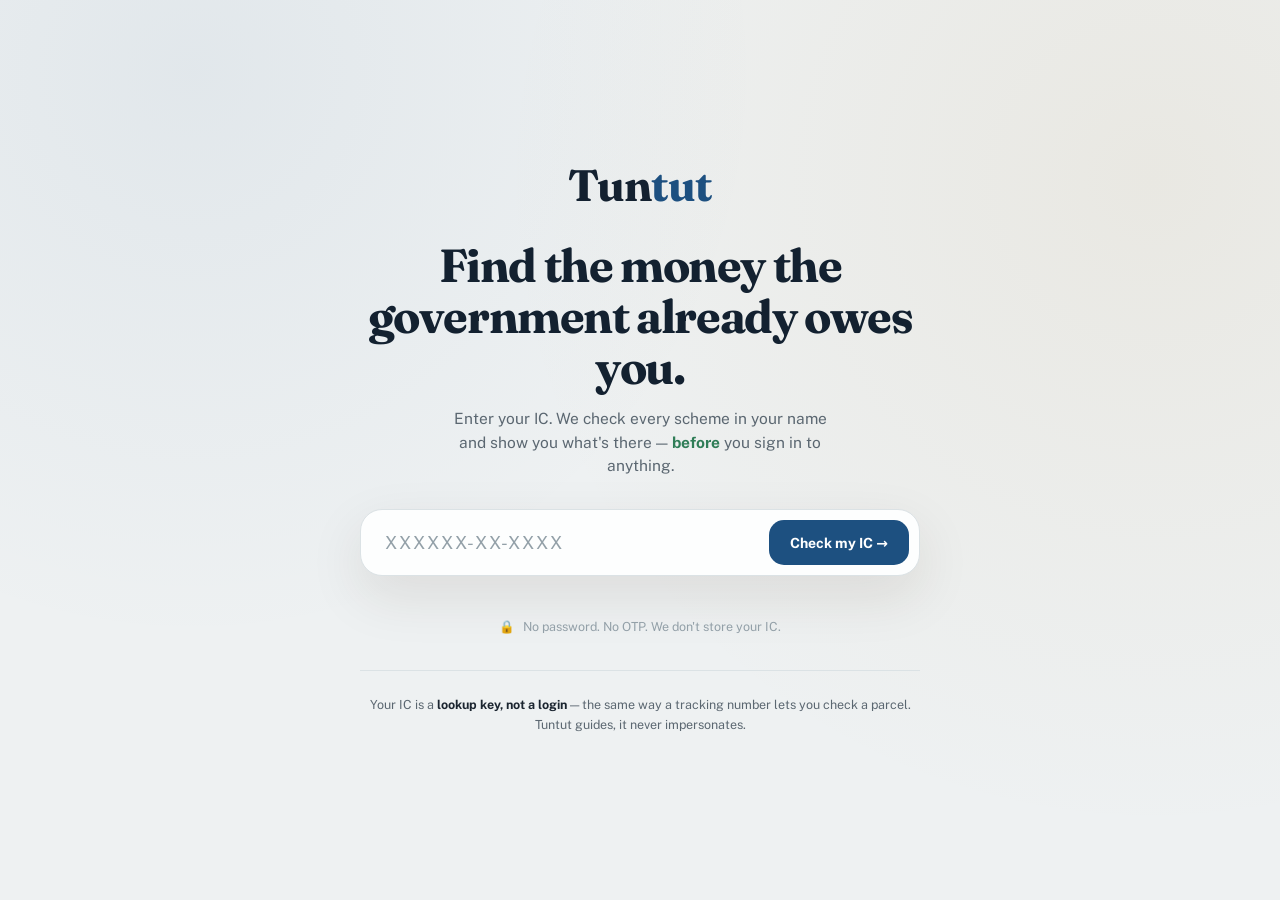
==== app/index.html @ fcdc1b23 "feat: basic" ====
<!DOCTYPE html>
<html lang="en">
<head>
<meta charset="utf-8">
<meta name="viewport" content="width=device-width, initial-scale=1">
<title>Tuntut — find money the government owes you</title>
<link rel="preconnect" href="https://fonts.googleapis.com">
<link rel="preconnect" href="https://fonts.gstatic.com" crossorigin>
<link href="https://fonts.googleapis.com/css2?family=Fraunces:opsz,wght@9..144,400;9..144,500;9..144,600;9..144,700&family=Public+Sans:wght@400;500;600;700&display=swap" rel="stylesheet">
<link rel="stylesheet" href="assets/theme.css">
<link rel="stylesheet" href="assets/entry.css">
</head>
<body>

<noscript>
  <div style="max-width:560px;margin:14vh auto;padding:22px;text-align:center;font-family:system-ui">
    <h1>Tuntut needs JavaScript</h1>
    <p>This prototype renders every screen from a local data file in your browser. Please enable JavaScript.</p>
  </div>
</noscript>

<main class="entry" id="entry">
  <div class="entry-inner">

    <!-- idle: the ask -->
    <div class="idle">
      <span class="wordmark">Tun<b>tut</b></span>
      <h1>Find the money the government already owes you.</h1>
      <p class="lede">Enter your IC. We check every scheme in your name and show you what's there — <b>before</b> you sign in to anything.</p>

      <form class="field" id="ic-form" autocomplete="off" novalidate>
        <!-- Placeholder shows the SHAPE of an IC, never digits: a real-looking
             number is someone's real number, and it invites people to type it back. -->
        <input id="ic" name="ic" inputmode="numeric" placeholder="XXXXXX-XX-XXXX"
               aria-label="Your IC number" maxlength="14">
        <button class="btn btn-primary" type="submit">Check my IC →</button>
      </form>
      <p class="err" id="err" role="alert"></p>

      <p class="field-note"><span>🔒</span> No password. No OTP. We don't store your IC.</p>

      <p class="trust">
        Your IC is a <b>lookup key, not a login</b> — the same way a tracking number lets you check a parcel.
        Tuntut guides, it never impersonates.
      </p>
    </div>

    <!-- busy: the 2s check -->
    <div class="loading" id="loading">
      <div class="spinner"></div>
      <h1>Checking your schemes…</h1>
      <p class="lede">Reading what's public. This takes a moment.</p>
      <ul class="ticks" id="ticks"></ul>
    </div>

  </div>
</main>

<script src="data/tuntut-data.js" defer></script>
<script src="assets/app.js" defer></script>
<script src="assets/landing.js" defer></script>
</body>
</html>
---- app/assets/theme.css ----
/* ============================================================
   TUNTUT — design system
   "Paper Premium" · Prussian Blue. Tokens + components shared by
   every page. Page-specific layout lives in entry/story/dashboard.css.
   Alternate palettes are archived in info/design-explorations/ —
   token names match, so a palette swap is a copy into :root below.
   ============================================================ */
:root{
  /* type */
  --display:"Fraunces",Georgia,serif;          /* Google Fonts; falls back to Georgia offline */
  --body:"Public Sans",-apple-system,BlinkMacSystemFont,system-ui,sans-serif;
  --num:"Public Sans",system-ui,sans-serif;
  --num-hero:"Fraunces",Georgia,serif;

  /* shape */
  --radius:22px; --radius-sm:15px;
  --shadow:0 20px 54px rgba(60,42,20,.10);
  --shadow-sm:0 8px 22px rgba(60,42,20,.06);
  --lift:-6px; --hairline:1px;
  --tag-weight:600; --eyebrow-ls:.22em;

  /* palette — Prussian Blue */
  --bg:#eef1f2; --paper:#fdfefe; --sunk:#e8edee;
  --ink:#1b2530; --head:#132130; --muted:#5b6771; --faint:#93a0a8;
  --line:#dbe2e5; --line-2:#e7ecee;
  --accent:#1d5080; --accent-ink:#fff;
  --gold:#b0812e; --gold-soft:#f4edd8;        /* the "money" cue · status: warn */
  --pos:#2f7d57; --pos-soft:#e2efe7;          /* status: good */
  --bad:#b3261e; --bad-soft:#fbe9e7;          /* status: bad */
  --info:#1d5080;

  /* Text-safe variants. The base hues above are decorative (bars, borders,
     the gold money cue) and are too light to carry text: white on --gold is
     only 3.45:1 and --gold on --gold-soft just 2.98:1 — both fail WCAG AA.
     Our audience is elderly, who lose contrast sensitivity first, so anything
     carrying a WORD uses these instead. All measured ≥4.5:1. */
  --gold-deep:#7d5a1c;   /* white on it 6.20:1 · on --gold-soft 5.36:1 */
  --pos-deep:#26694a;    /* white on it 6.49:1 · on --pos-soft  5.54:1 */
  --bad-deep:#b3261e;    /* white on it 6.47:1 · on --bad-soft  5.58:1 — already passes */
}

*{box-sizing:border-box}
html,body{margin:0}
body{
  background:var(--bg);
  background-image:
    radial-gradient(circle at 15% 8%, color-mix(in srgb, var(--accent) 6%, transparent), transparent 42%),
    radial-gradient(circle at 90% 20%, color-mix(in srgb, var(--gold) 8%, transparent), transparent 48%);
  background-attachment:fixed;
  color:var(--ink); font-family:var(--body);
  font-size:15.5px; line-height:1.5; -webkit-font-smoothing:antialiased;
}
.num{font-family:var(--num); font-variant-numeric:tabular-nums; letter-spacing:-.01em}
.wrap{max-width:1080px; margin:0 auto; padding:clamp(20px,4vw,40px) clamp(16px,4vw,44px)}

/* ---- topbar ---- */
.topbar{
  position:sticky; top:0; z-index:20;
  display:flex; align-items:center; gap:18px; flex-wrap:wrap;
  padding:14px clamp(16px,4vw,44px);
  background:color-mix(in srgb, var(--bg) 88%, transparent);
  backdrop-filter:blur(12px); border-bottom:var(--hairline) solid var(--line);
}
.wordmark{font-family:var(--display); font-weight:700; font-size:26px; letter-spacing:-.02em; color:var(--head); text-decoration:none}
.wordmark b{color:var(--accent); font-weight:700}
.chip{display:inline-flex; align-items:center; gap:7px; padding:6px 11px; border:var(--hairline) solid var(--line);
  border-radius:99px; background:var(--paper); font-size:12.5px; color:var(--muted)}
.chip .num{color:var(--ink); font-size:12.5px}
.dot{width:7px; height:7px; border-radius:50%; background:var(--pos); flex:0 0 auto}
.spacer{margin-left:auto}

/* ---- buttons ---- */
.btn{font-family:var(--body); font-size:14px; font-weight:700; cursor:pointer; padding:12px 20px;
  border-radius:var(--radius-sm); border:var(--hairline) solid transparent; transition:.18s;
  text-decoration:none; display:inline-flex; align-items:center; justify-content:center; gap:8px}
.btn-primary{background:var(--accent); color:var(--accent-ink)}
.btn-primary:hover{filter:brightness(1.06); transform:translateY(-1px)}
.btn-ghost{background:transparent; color:var(--ink); border-color:var(--line)}
.btn-ghost:hover{background:var(--sunk)}
.btn-sm{padding:8px 14px; font-size:13px}
.btn:disabled{opacity:.5; cursor:not-allowed; transform:none}

/* ---- eyebrow ---- */
.eyebrow{font-family:var(--body); font-size:11px; font-weight:700; letter-spacing:var(--eyebrow-ls);
  text-transform:uppercase; color:var(--accent); display:flex; align-items:center; gap:12px; margin:0 0 14px}
.eyebrow::after{content:""; flex:1; height:1px; background:var(--line)}

/* ---- card ---- */
.card{background:var(--paper); border:var(--hairline) solid var(--line); border-radius:var(--radius);
  padding:20px; box-shadow:var(--shadow-sm); transition:transform .2s, box-shadow .2s; display:flex; flex-direction:column}
.card:hover{transform:translateY(var(--lift)); box-shadow:var(--shadow)}
.card .ct{display:flex; align-items:flex-start; justify-content:space-between; gap:10px; margin-bottom:12px}
.card h3{font-family:var(--display); font-size:18px; font-weight:700; margin:0; color:var(--head); line-height:1.15}
.card .desc{color:var(--muted); font-size:13px; margin:0 0 14px}
.card .figure{font-family:var(--num); font-variant-numeric:tabular-nums; font-size:30px; font-weight:700; letter-spacing:-.02em; color:var(--ink); line-height:1; margin-bottom:4px}
.card .figure small{font-size:.42em; font-weight:600; color:var(--muted); letter-spacing:0}
.card .figure.pos{color:var(--pos)}
.card .figure.bad{color:var(--bad)}
.card .caption{font-size:12px; color:var(--faint); margin:0 0 16px}
/* the quiet cash translation under a non-ringgit figure (e.g. litres of fuel) */
.card .note{font-size:12px; font-weight:600; color:var(--gold-deep); margin:-10px 0 16px}
.card .foot{margin-top:auto; display:flex; align-items:center; gap:10px; padding-top:14px; border-top:var(--hairline) solid var(--line-2)}
.card .foot a{color:var(--accent); font-weight:600; font-size:13px; text-decoration:none}
.card .foot a:hover{text-decoration:underline}
.card .src{margin-left:auto; font-size:11px; color:var(--faint)}

/* ---- status: glyph + colour + plain words ----
   Colour NEVER carries meaning alone. The audience is B40 + elderly:
   red/green is the worst pair for colour-blindness, and older eyes lose
   contrast and colour discrimination. Every status must survive greyscale
   — the glyph and the word do the work, colour only reinforces.
   Shapes are deliberately distinct: ✓ tick / ! bang / ✗ cross. */
.tag{font-family:var(--body); font-size:11px; font-weight:700; letter-spacing:.04em;
  padding:4px 10px 4px 4px; border-radius:99px; display:inline-flex; align-items:center; gap:6px; white-space:nowrap}
.tag.good{color:var(--pos-deep); background:var(--pos-soft)}
.tag.warn{color:var(--gold-deep); background:var(--gold-soft)}
.tag.bad {color:var(--bad-deep); background:var(--bad-soft)}

/* the glyph itself — a filled disc carrying the mark */
.glyph{display:inline-grid; place-items:center; border-radius:50%; flex:0 0 auto;
  background:currentColor; line-height:1; font-weight:900}
.glyph::before{color:var(--paper)}
.glyph.good::before{content:"✓"}
.glyph.warn::before{content:"!"}
.glyph.bad::before {content:"✕"}

/* small — inside tags */
.glyph.sm{width:17px; height:17px; font-size:10px}

/* medium — the split rows */
.glyph.md{width:30px; height:30px; font-size:17px}

/* large — the carousel band. Sized to read across a room. */
.glyph.lg{width:64px; height:64px; font-size:34px; background:var(--paper)}
.glyph.lg.good::before{color:var(--pos-deep)}
.glyph.lg.warn::before{color:var(--gold-deep)}
.glyph.lg.bad::before {color:var(--bad-deep)}

/* ---- the split: tap-money vs apply-money ----
   One total answers "how much"; this answers "what do I do", which is the
   question that actually matters. Same status vocabulary as .tag — the row
   colour feeds the glyph via currentColor, and the words carry the meaning. */
.split{display:flex; flex-direction:column; width:100%; text-align:left}
.split .row{display:flex; align-items:center; gap:13px; padding:13px 0;
  border-bottom:var(--hairline) solid var(--line-2)}
.split .row:last-child{border-bottom:0}
.split .row.good{color:var(--pos-deep)}
.split .row.warn{color:var(--gold-deep)}
.split .txt{font-size:12.5px; color:var(--muted); line-height:1.45}
.split .txt b{color:var(--ink); font-weight:700}
.split .amt{display:block; font-family:var(--num-hero); font-size:26px; font-weight:700;
  letter-spacing:-.02em; line-height:1.1; color:var(--head); font-variant-numeric:tabular-nums}

/* ---- prototype disclaimer ---- */
.mock{margin:0 0 20px; padding:11px 14px; border-radius:var(--radius-sm);
  background:var(--gold-soft); border:var(--hairline) solid color-mix(in srgb,var(--gold) 30%, transparent);
  font-size:12.5px; color:var(--ink); text-align:left}

/* ---- spinner (the landing check + the sign-up modal) ---- */
.spinner{width:34px; height:34px; margin:0 auto 20px; border-radius:50%;
  border:3px solid var(--line); border-top-color:var(--accent); animation:spin .8s linear infinite}
@keyframes spin{to{transform:rotate(360deg)}}

/* ---- bars ---- */
.bar{height:7px; border-radius:99px; background:var(--sunk); overflow:hidden; margin:2px 0 6px}
.bar > i{display:block; height:100%; border-radius:99px; background:var(--pos)}
.bar.warn > i{background:var(--gold)}
.barlbl{display:flex; justify-content:space-between; font-size:11.5px; color:var(--faint); margin-bottom:10px}

/* ---- guardrail ---- */
.guard{margin-top:clamp(30px,5vw,48px); padding:22px 24px; border-radius:var(--radius); background:var(--sunk);
  border:var(--hairline) dashed var(--line); display:flex; gap:14px; align-items:flex-start; color:var(--muted); font-size:13px}
.guard b{color:var(--ink)}
.guard .shield{font-size:20px; line-height:1}
.foot-note{text-align:center; color:var(--faint); font-size:11.5px; margin-top:26px}

/* ---- motion ---- */
@keyframes rise{from{opacity:0; transform:translateY(14px)} to{opacity:1; transform:none}}
.anim{animation:rise .6s cubic-bezier(.2,.7,.3,1) both}
@media (prefers-reduced-motion:reduce){
  *,*::before,*::after{animation-duration:.01ms !important; animation-iteration-count:1 !important; transition-duration:.01ms !important}
}

@media (max-width:560px){ .hide-sm{display:none} }
---- app/assets/entry.css ----
/* Landing + no-results — centred, single-column "entry" screens.
   Sign-up is no longer a page: it's a modal on the last carousel slide. */

.entry{min-height:100vh; display:flex; flex-direction:column; align-items:center; justify-content:center;
  padding:clamp(24px,6vw,56px) clamp(16px,4vw,24px); text-align:center}
.entry-inner{width:100%; max-width:560px}
.entry .wordmark{font-size:clamp(34px,6vw,44px); display:inline-block; margin-bottom:22px}

.entry h1{font-family:var(--display); font-weight:700; color:var(--head); letter-spacing:-.03em;
  font-size:clamp(1.9rem,4.6vw,2.9rem); line-height:1.1; margin:0 0 14px}
.entry .lede{color:var(--muted); margin:0 auto 32px; max-width:44ch}
.entry .lede b{color:var(--pos); font-weight:700}

/* ---- the IC field ---- */
.field{display:flex; gap:10px; align-items:stretch; background:var(--paper);
  border:var(--hairline) solid var(--line); border-radius:var(--radius); padding:10px;
  box-shadow:var(--shadow); text-align:left}
.field input{flex:1; min-width:0; border:0; outline:0; background:transparent; color:var(--ink);
  font-family:var(--num); font-variant-numeric:tabular-nums; font-size:clamp(15px,2.4vw,18px);
  letter-spacing:.06em; padding:12px 14px}
.field input::placeholder{color:var(--faint); letter-spacing:.06em}
.field:focus-within{border-color:var(--accent); box-shadow:0 0 0 4px color-mix(in srgb,var(--accent) 12%, transparent), var(--shadow)}
.field .btn{flex:0 0 auto}

.field-note{display:flex; align-items:center; justify-content:center; gap:8px;
  margin:14px 0 0; font-size:12.5px; color:var(--faint)}
.err{margin:12px 0 0; font-size:13px; font-weight:600; color:var(--accent); min-height:1.2em}

.trust{margin-top:34px; padding-top:24px; border-top:var(--hairline) solid var(--line);
  font-size:12.5px; color:var(--muted); line-height:1.6}
.trust b{color:var(--ink)}

/* ---- loading state ---- */
.loading{display:none}
.loading.on{display:block; animation:rise .4s ease both}
.entry.busy .idle{display:none}

.ticks{list-style:none; margin:22px auto 0; padding:0; max-width:330px; text-align:left}
.ticks li{display:flex; align-items:center; gap:11px; padding:9px 0; font-size:14px;
  color:var(--faint); border-bottom:var(--hairline) solid var(--line-2); opacity:.45; transition:.3s}
.ticks li:last-child{border-bottom:0}
.ticks li::before{content:"○"; color:var(--faint); font-size:13px; width:14px}
.ticks li.done{opacity:1; color:var(--ink)}
.ticks li.done::before{content:"✓"; color:var(--pos); font-weight:700}
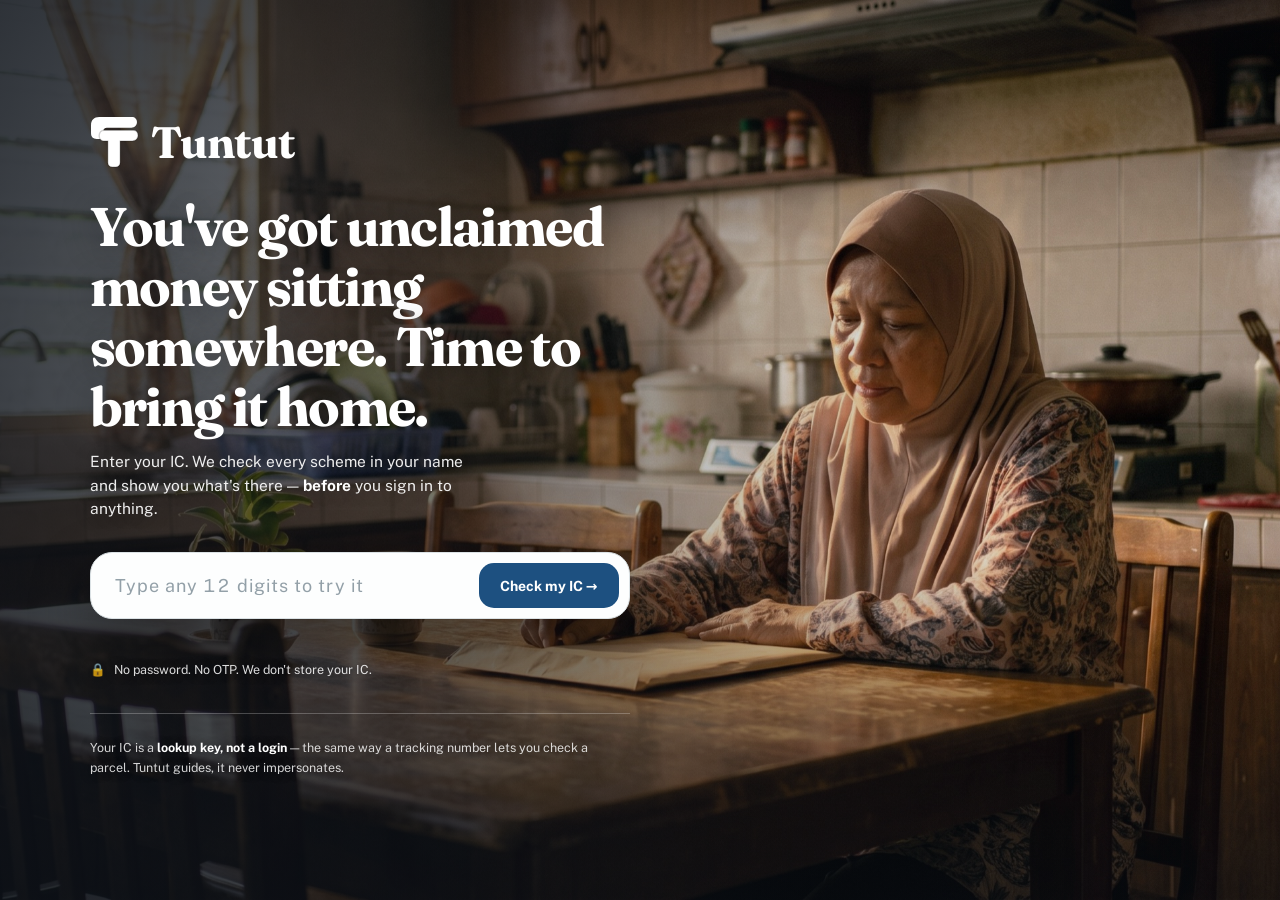
==== commit a809b157: "feat: hero page chore: removed media" ====
--- a/app/index.html
+++ b/app/index.html
@@ -4,6 +4,7 @@
 <meta charset="utf-8">
 <meta name="viewport" content="width=device-width, initial-scale=1">
 <title>Tuntut — find money the government owes you</title>
+<link rel="icon" type="image/svg+xml" href="assets/favicon.svg">
 <link rel="preconnect" href="https://fonts.googleapis.com">
 <link rel="preconnect" href="https://fonts.gstatic.com" crossorigin>
 <link href="https://fonts.googleapis.com/css2?family=Fraunces:opsz,wght@9..144,400;9..144,500;9..144,600;9..144,700&family=Public+Sans:wght@400;500;600;700&display=swap" rel="stylesheet">
@@ -19,20 +20,25 @@
   </div>
 </noscript>
 
-<main class="entry" id="entry">
+<main class="entry entry--hero" id="entry">
+  <!-- Full-bleed hero photograph + scrim; all copy sits on top. -->
+  <div class="entry-photo" role="img" aria-label="A woman at her kitchen table opening a letter"></div>
+  <div class="entry-scrim"></div>
+
   <div class="entry-inner">
 
     <!-- idle: the ask -->
     <div class="idle">
-      <span class="wordmark">Tun<b>tut</b></span>
-      <h1>Find the money the government already owes you.</h1>
+      <span class="brand"><img class="brand-mark" src="assets/logo-white.svg" alt=""><span class="wordmark">Tun<b>tut</b></span></span>
+      <h1>You've got unclaimed money sitting somewhere. Time to bring it home.</h1>
       <p class="lede">Enter your IC. We check every scheme in your name and show you what's there — <b>before</b> you sign in to anything.</p>
 
       <form class="field" id="ic-form" autocomplete="off" novalidate>
-        <!-- Placeholder shows the SHAPE of an IC, never digits: a real-looking
-             number is someone's real number, and it invites people to type it back. -->
-        <input id="ic" name="ic" inputmode="numeric" placeholder="XXXXXX-XX-XXXX"
-               aria-label="Your IC number" maxlength="14">
+        <!-- Prototype hint, not a real IC shape: telling testers "any 12 digits"
+             invites no one to type a real number, and keeps the demo frictionless. -->
+        <input id="ic" name="ic" inputmode="numeric" placeholder="Type any 12 digits to try it"
+               aria-label="Your IC number" maxlength="14"
+               spellcheck="false" autocorrect="off" autocapitalize="off">
         <button class="btn btn-primary" type="submit">Check my IC →</button>
       </form>
       <p class="err" id="err" role="alert"></p>
--- a/app/assets/theme.css
+++ b/app/assets/theme.css
@@ -63,6 +63,13 @@
 }
 .wordmark{font-family:var(--display); font-weight:700; font-size:26px; letter-spacing:-.02em; color:var(--head); text-decoration:none}
 .wordmark b{color:var(--accent); font-weight:700}
+
+/* brand lockup: the Forward-Claim mark + the wordmark, side by side. Used in the
+   topbar and on the entry screens. The mark is decorative (alt=""): the wordmark
+   already spells "Tuntut", so the mark must not repeat it to a screen reader. */
+.brand{display:inline-flex; align-items:center; gap:10px; text-decoration:none}
+.brand-mark{width:auto; display:block; flex:0 0 auto}
+.topbar .brand-mark{height:30px}
 .chip{display:inline-flex; align-items:center; gap:7px; padding:6px 11px; border:var(--hairline) solid var(--line);
   border-radius:99px; background:var(--paper); font-size:12.5px; color:var(--muted)}
 .chip .num{color:var(--ink); font-size:12.5px}
@@ -174,6 +181,23 @@
 .guard .shield{font-size:20px; line-height:1}
 .foot-note{text-align:center; color:var(--faint); font-size:11.5px; margin-top:26px}
 
+/* ---- "not ready yet" overlay ----
+   A native <dialog>, built by app.js and shared across every page: focus trap,
+   Esc, top layer and backdrop all come free. The backdrop blur is stronger than
+   the sign-up sheet's on purpose — the ask was to soften the whole page. */
+.notready{width:400px; max-width:calc(100vw - 32px); padding:0; border:0; background:transparent}
+.notready::backdrop{background:color-mix(in srgb,var(--head) 45%, transparent); backdrop-filter:blur(6px)}
+.notready[open]{animation:rise .3s cubic-bezier(.2,.7,.3,1) both}
+/* Left-aligned to match the sign-up sheet: a full sentence reads better ranged
+   left than centred, where the ragged wrap looks off. */
+.notready-inner{background:var(--paper); border:var(--hairline) solid var(--line);
+  border-radius:var(--radius); box-shadow:var(--shadow); padding:clamp(24px,4vw,32px); text-align:left}
+.notready-inner h2{font-family:var(--display); font-weight:700; color:var(--head); letter-spacing:-.02em;
+  font-size:1.4rem; line-height:1.15; margin:0 0 8px}
+.notready-inner p{margin:0 0 20px; color:var(--muted); font-size:13.5px}
+.notready-inner .btn-primary{width:100%}
+.notready-emoji{font-size:44px; line-height:1; margin:0 0 6px}
+
 /* ---- motion ---- */
 @keyframes rise{from{opacity:0; transform:translateY(14px)} to{opacity:1; transform:none}}
 .anim{animation:rise .6s cubic-bezier(.2,.7,.3,1) both}
--- a/app/assets/entry.css
+++ b/app/assets/entry.css
@@ -5,6 +5,12 @@
   padding:clamp(24px,6vw,56px) clamp(16px,4vw,24px); text-align:center}
 .entry-inner{width:100%; max-width:560px}
 .entry .wordmark{font-size:clamp(34px,6vw,44px); display:inline-block; margin-bottom:22px}
+
+/* brand lockup on the entry screens: the mark scales with the wordmark and the
+   pair carries the bottom margin (so the wordmark's own margin doesn't double up) */
+.entry .brand{margin-bottom:22px; gap:12px}
+.entry .brand .wordmark{margin-bottom:0}
+.entry .brand-mark{height:clamp(40px,6.8vw,52px)}
 
 .entry h1{font-family:var(--display); font-weight:700; color:var(--head); letter-spacing:-.03em;
   font-size:clamp(1.9rem,4.6vw,2.9rem); line-height:1.1; margin:0 0 14px}
@@ -21,10 +27,16 @@
 .field input::placeholder{color:var(--faint); letter-spacing:.06em}
 .field:focus-within{border-color:var(--accent); box-shadow:0 0 0 4px color-mix(in srgb,var(--accent) 12%, transparent), var(--shadow)}
 .field .btn{flex:0 0 auto}
+/* On a phone the button eats the input's width and the placeholder clips. Stack
+   them: full-width input above a full-width button, both inside the same pill. */
+@media (max-width:480px){
+  .field{flex-direction:column}
+  .field .btn{width:100%}
+}
 
 .field-note{display:flex; align-items:center; justify-content:center; gap:8px;
   margin:14px 0 0; font-size:12.5px; color:var(--faint)}
-.err{margin:12px 0 0; font-size:13px; font-weight:600; color:var(--accent); min-height:1.2em}
+.err{margin:12px 0 0; font-size:13px; font-weight:600; color:var(--bad-deep); min-height:1.2em}
 
 .trust{margin-top:34px; padding-top:24px; border-top:var(--hairline) solid var(--line);
   font-size:12.5px; color:var(--muted); line-height:1.6}
@@ -43,3 +55,80 @@
 .ticks li.done{opacity:1; color:var(--ink)}
 .ticks li.done::before{content:"✓"; color:var(--pos); font-weight:700}
 
+/* ============================================================
+   HERO variant (landing only) — full-bleed photograph with the
+   copy laid over a scrim. Scoped to .entry--hero so no-results,
+   which shares this file, keeps its calm paper background.
+   ============================================================ */
+.entry--hero{position:relative; overflow:hidden; isolation:isolate;
+  min-height:100vh; min-height:100svh;
+  /* copy lives on the LEFT now — the subject sits in the right third of the
+     photo, so the text no longer overlaps her. */
+  align-items:flex-start; text-align:left;
+  padding-left:clamp(24px,7vw,104px); padding-right:clamp(24px,7vw,104px)}
+
+/* the photograph. Bias right so the woman stays framed as the viewport
+   narrows; the left-hand scrim carries the text. */
+.entry-photo{position:absolute; inset:0; z-index:-2;
+  background:url("hero.jpg") 72% 50% / cover no-repeat}
+
+/* darken the LEFT column (where the copy sits) and the bottom edge more than
+   the bright right side, so white type holds contrast without hiding her. */
+.entry-scrim{position:absolute; inset:0; z-index:-1;
+  background:
+    linear-gradient(to right,
+      rgba(12,17,24,.80) 0%, rgba(12,17,24,.58) 32%,
+      rgba(12,17,24,.20) 60%, rgba(12,17,24,.04) 100%),
+    linear-gradient(to bottom,
+      rgba(12,17,24,.30) 0%, transparent 28%,
+      transparent 60%, rgba(12,17,24,.46) 100%)}
+
+.entry--hero .entry-inner{max-width:540px; margin:0}
+
+/* The shared .lede / .ticks / .field-note centre themselves with margin/justify
+   auto — correct for the centred no-results screen, but on the left-aligned hero
+   they float in from their own max-width and stagger the left edge. Pin them to
+   the heading's edge so every line starts at the same place. */
+.entry--hero .lede{margin-left:0}
+.entry--hero .field-note{justify-content:flex-start}
+.entry--hero .ticks{margin-left:0}
+/* the invalid-IC message: dark --bad-deep vanishes on the photo, so light it up */
+.entry--hero .err{color:#ffb4ab; text-shadow:0 1px 12px rgba(0,0,0,.5)}
+/* the spinner also auto-centres by default; on the left-aligned hero it must sit
+   above the heading, not float in the middle of the column */
+.entry--hero .spinner{margin-left:0}
+
+/* The loading block is shorter than the idle ask, so left-pinned + vertically
+   centred it reads top-heavy and hugs the far-left edge on wide screens. Nudge
+   the busy state up and to the right so the bold heading lands near the optical
+   centre. Uses position offsets, not transform — the .loading.on `rise` keyframe
+   ends on `transform:none`, which would override a transform. Phones untouched. */
+@media (min-width:700px){
+  .entry--hero .loading{position:relative; left:clamp(24px,4vw,64px); top:-6vh}
+}
+/* Nudged up-and-right, the loading copy leaves the dark left-scrim and drifts
+   onto the bright window, where white type vanishes. Loading is a ~2s interstitial,
+   so darken the whole photo while busy — the text then reads wherever it sits and
+   the scene stays a calm backdrop. */
+.entry--hero.busy .entry-scrim{background:linear-gradient(to bottom,
+  rgba(12,17,24,.62) 0%, rgba(12,17,24,.74) 100%)}
+
+/* copy goes light. The green .lede accent and dark trust rules don't read
+   on a photo, so they're re-tuned for the dark ground here. */
+.entry--hero .wordmark{color:#fff}
+.entry--hero .wordmark b{color:#fff}
+.entry--hero h1{color:#fff; font-size:clamp(2.1rem,5.4vw,3.4rem);
+  text-shadow:0 2px 34px rgba(0,0,0,.45)}
+.entry--hero .lede{color:rgba(255,255,255,.92); text-shadow:0 1px 18px rgba(0,0,0,.4)}
+.entry--hero .lede b{color:#fff}
+.entry--hero .field{box-shadow:0 24px 60px rgba(0,0,0,.4)}
+.entry--hero .field-note{color:rgba(255,255,255,.85); text-shadow:0 1px 12px rgba(0,0,0,.45)}
+.entry--hero .trust{color:rgba(255,255,255,.82); border-top-color:rgba(255,255,255,.24);
+  text-shadow:0 1px 12px rgba(0,0,0,.45)}
+.entry--hero .trust b{color:#fff}
+
+/* loading state, over the same photo */
+.entry--hero .ticks li{color:rgba(255,255,255,.5); border-bottom-color:rgba(255,255,255,.16)}
+.entry--hero .ticks li.done{color:#fff}
+.entry--hero .ticks li::before{color:rgba(255,255,255,.5)}
+
